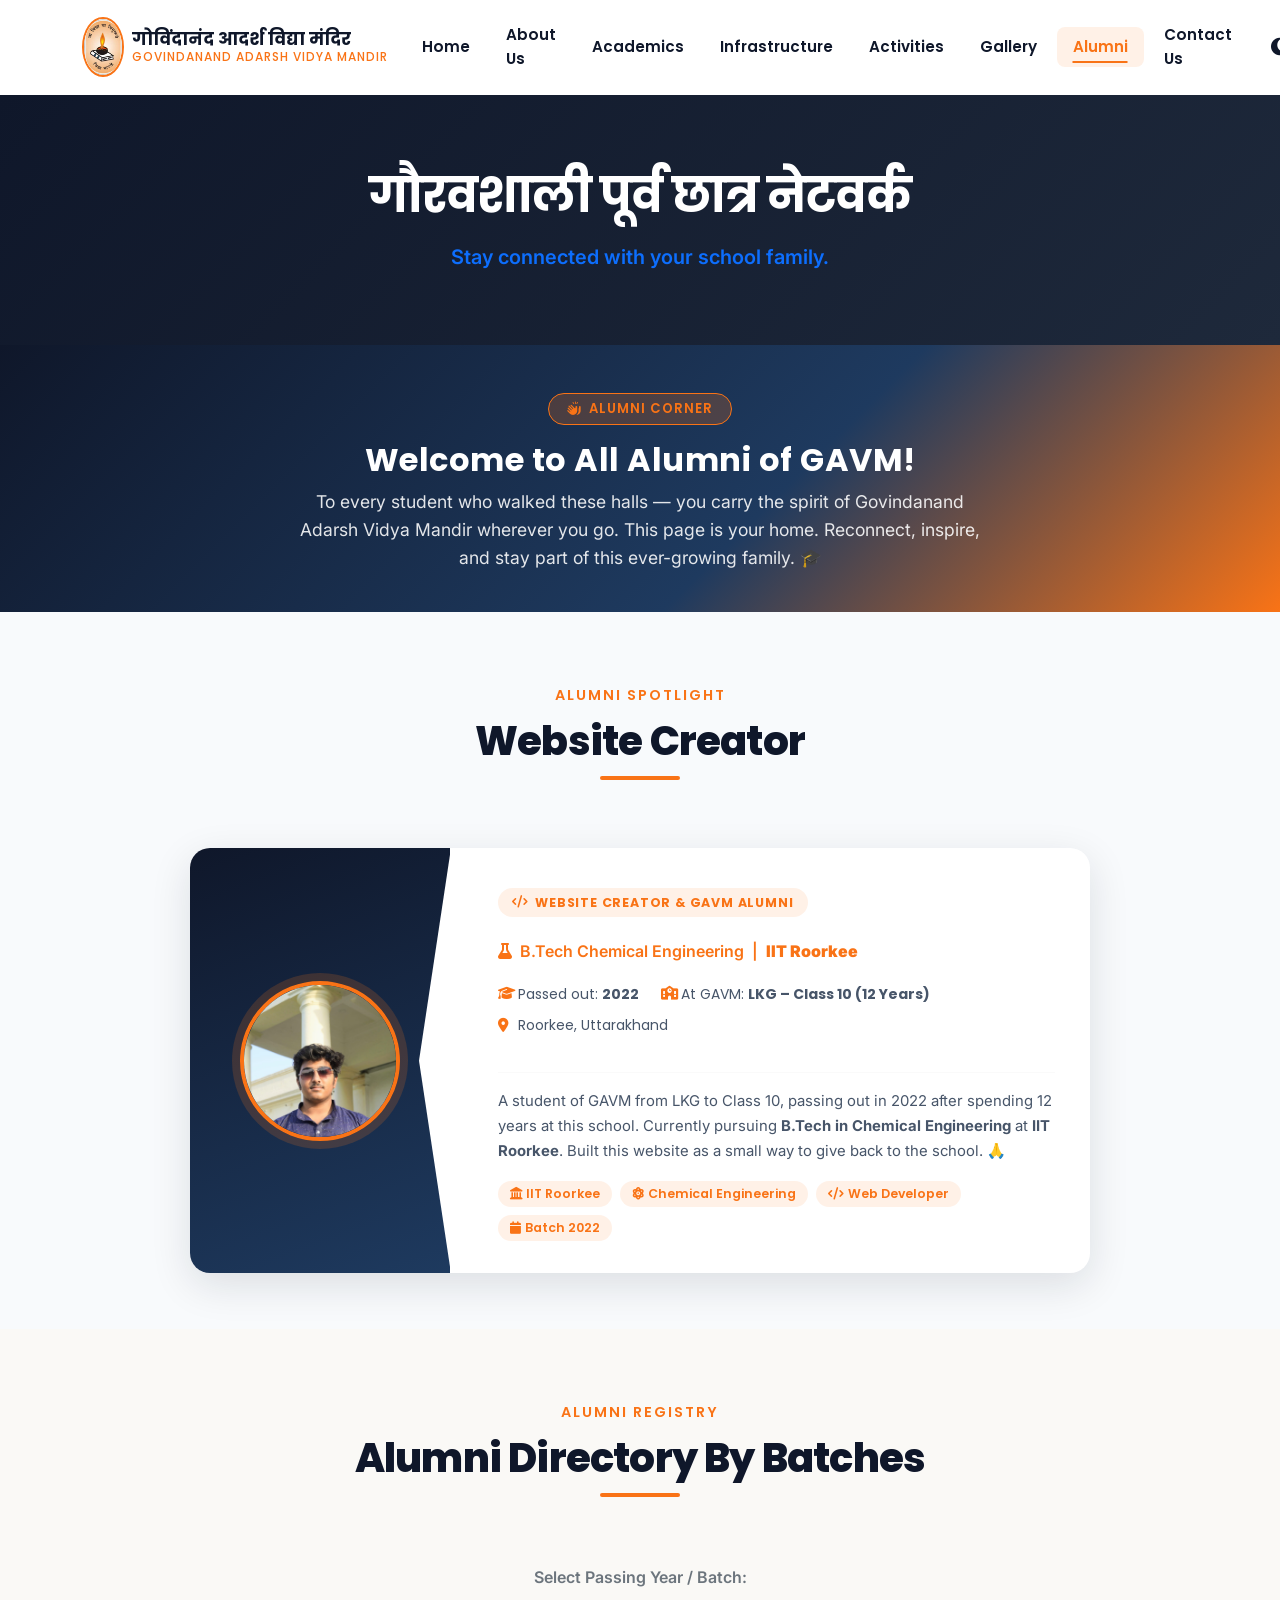
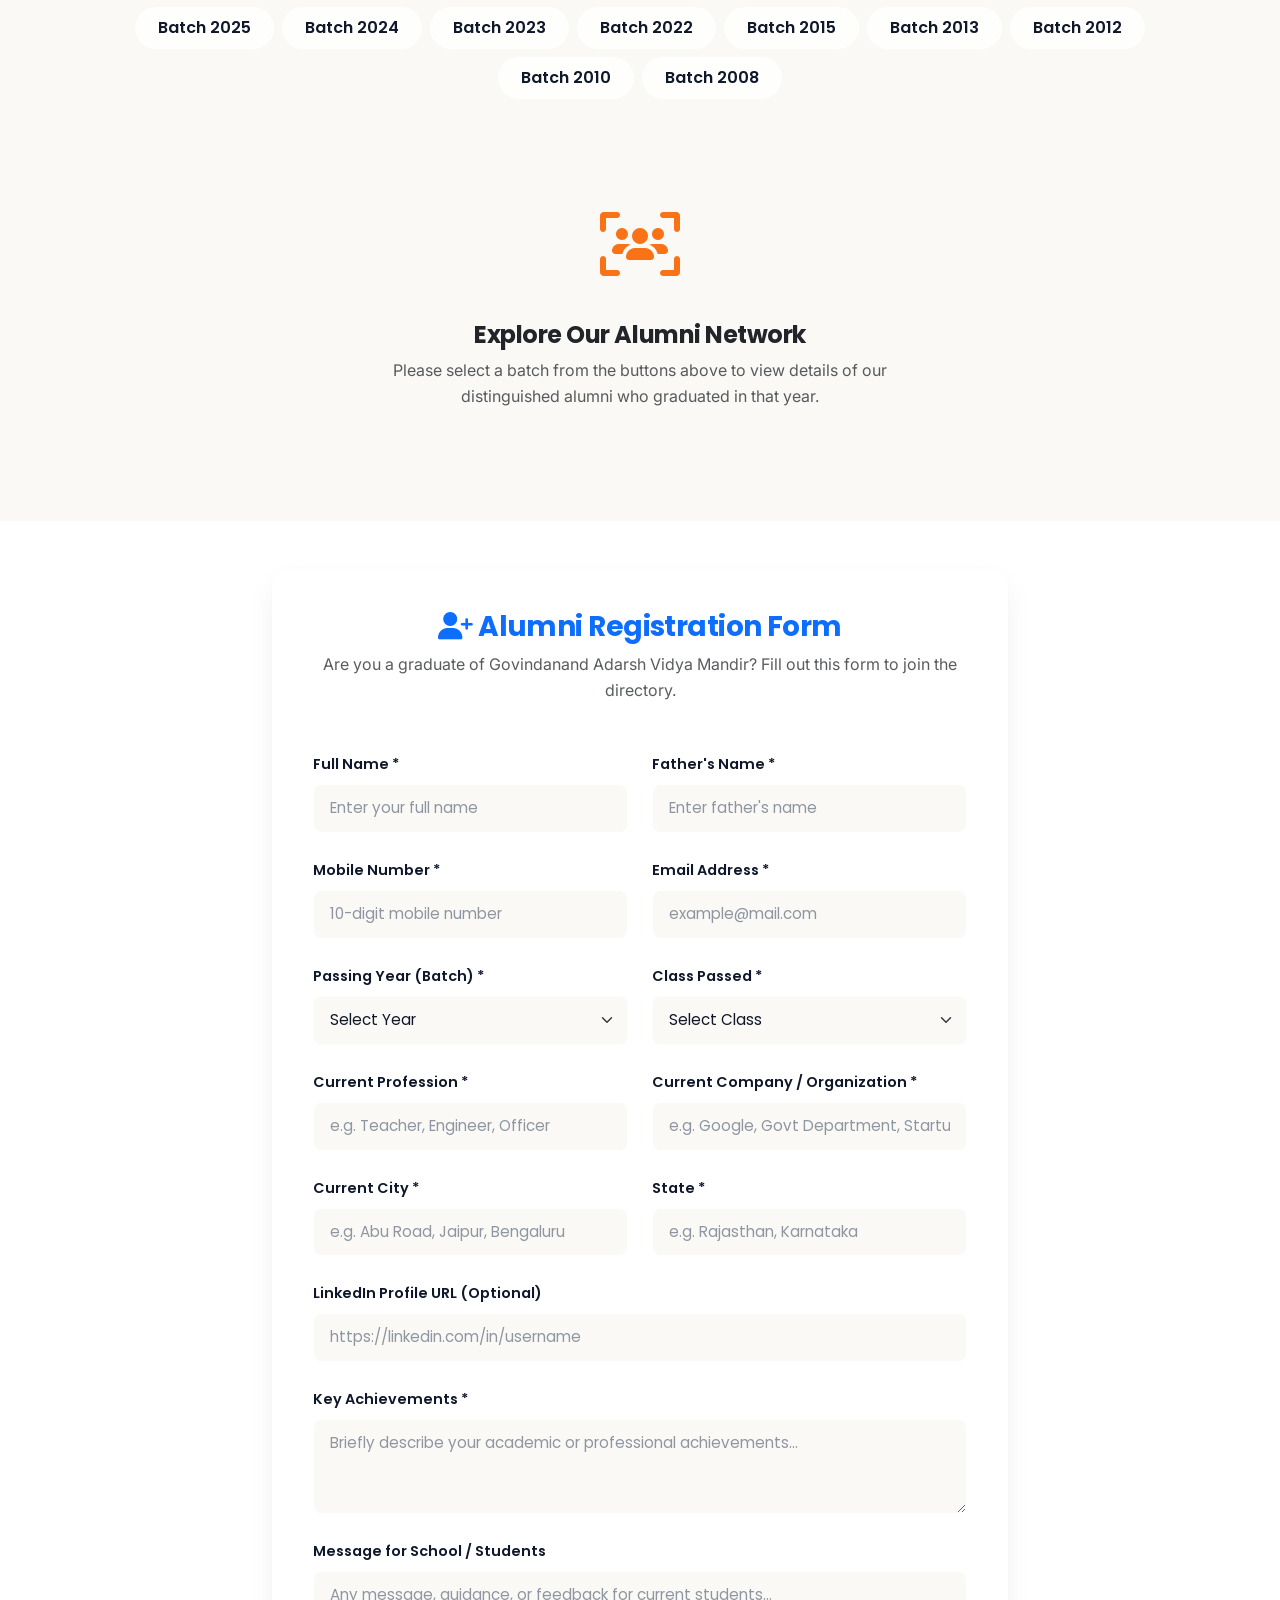
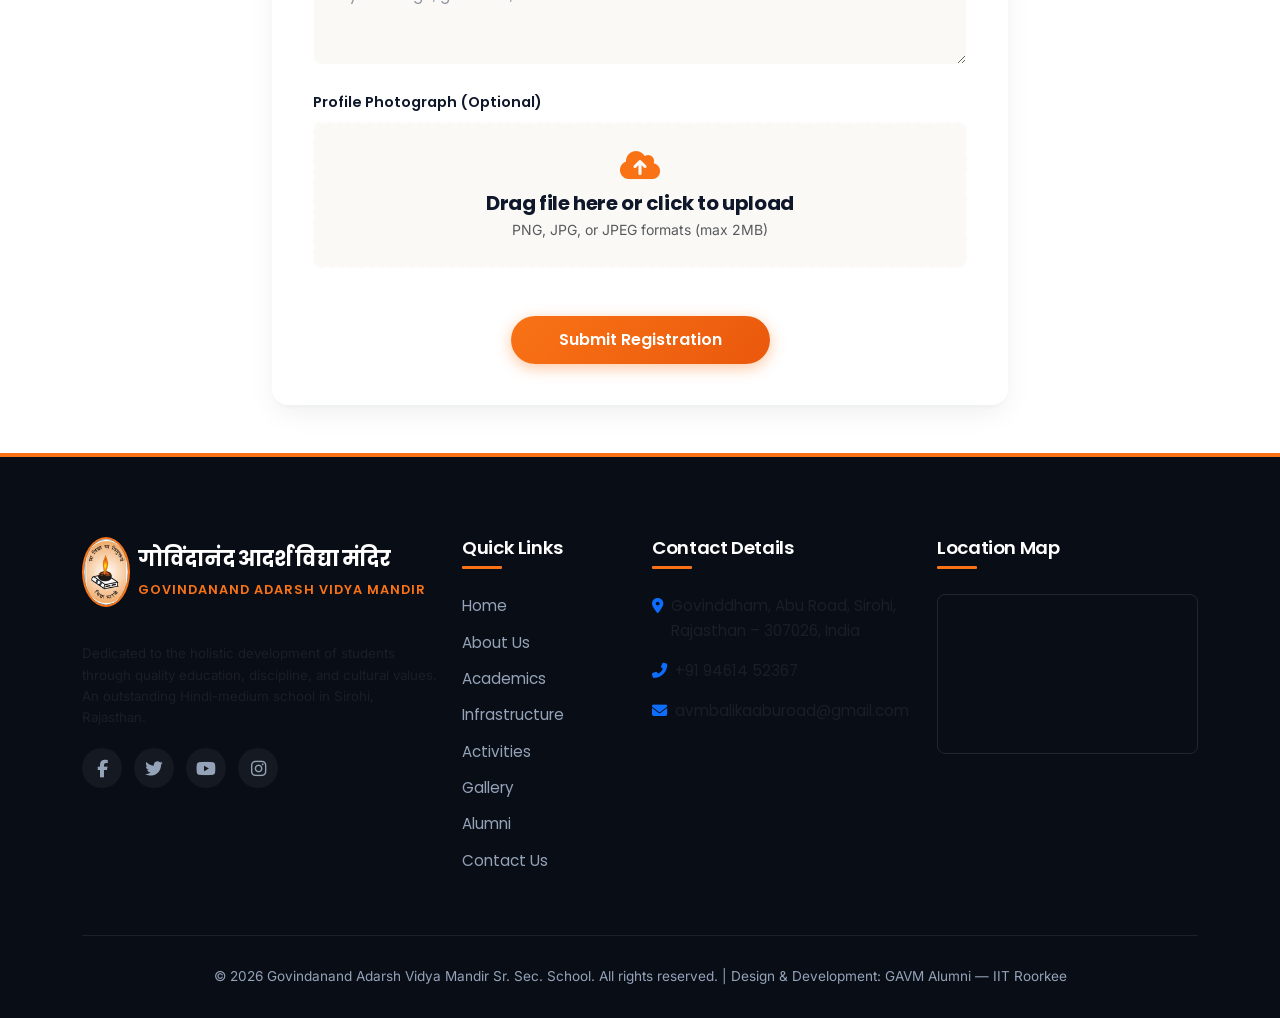
==== alumni.html @ f3a2c85c "Add files via upload" ====
<!DOCTYPE html>
<html lang="en" data-theme="light">
<head>
  <meta charset="UTF-8">
  <meta name="viewport" content="width=device-width, initial-scale=1.0">
  <meta name="description" content="Connect with the distinguished alumni network of Govindanand Adarsh Vidya Mandir, Abu Road.">
  <title>Govindanand Adarsh Vidya Mandir | Alumni Portal</title>
  
  <!-- CSS Library CDN Links -->
  <link href="https://cdn.jsdelivr.net/npm/bootstrap@5.3.2/dist/css/bootstrap.min.css" rel="stylesheet">
  <link href="https://cdnjs.cloudflare.com/ajax/libs/font-awesome/6.4.2/css/all.min.css" rel="stylesheet">
  <link href="https://unpkg.com/aos@2.3.1/dist/aos.css" rel="stylesheet">
  
  <!-- Custom Styles -->
  <link href="style.css" rel="stylesheet">

  <style>
    /* ── Alumni Welcome Banner ── */
    .alumni-welcome-banner {
      background: linear-gradient(135deg, #0F172A 0%, #1E3A5F 60%, #F97316 100%);
      color: #fff;
      padding: 3rem 0 2.5rem;
      text-align: center;
    }
    .alumni-welcome-banner h2 {
      font-size: 2rem;
      font-weight: 700;
      letter-spacing: 0.5px;
      margin-bottom: 0.5rem;
    }
    .alumni-welcome-banner p {
      font-size: 1.1rem;
      opacity: 0.88;
      max-width: 680px;
      margin: 0 auto;
    }
    .alumni-welcome-banner .badge-welcome {
      display: inline-block;
      background: rgba(249,115,22,0.22);
      border: 1px solid #F97316;
      color: #F97316;
      border-radius: 50px;
      padding: 0.3rem 1.1rem;
      font-size: 0.82rem;
      font-weight: 600;
      letter-spacing: 1px;
      text-transform: uppercase;
      margin-bottom: 1rem;
    }

    /* ── Featured Spotlight Card ── */
    .spotlight-section {
      background: var(--bg-section, #f8fafc);
      padding: 4.5rem 0 3.5rem;
    }
    .spotlight-card {
      background: var(--bg-white, #fff);
      border-radius: 20px;
      overflow: hidden;
      box-shadow: 0 12px 40px rgba(15,23,42,0.12);
      display: flex;
      flex-direction: row;
      align-items: stretch;
      max-width: 900px;
      margin: 0 auto;
    }
    .spotlight-photo-col {
      flex: 0 0 260px;
      position: relative;
      background: linear-gradient(160deg, #0F172A 0%, #1E3A5F 100%);
      display: flex;
      align-items: center;
      justify-content: center;
      padding: 2.5rem 1.5rem;
    }
    .spotlight-photo-col::after {
      content: '';
      position: absolute;
      top: 0; right: -1px; bottom: 0;
      width: 32px;
      background: var(--bg-white, #fff);
      clip-path: polygon(100% 0, 100% 100%, 0 50%);
    }
    .spotlight-photo-wrapper {
      width: 160px;
      height: 160px;
      border-radius: 50%;
      border: 4px solid #F97316;
      overflow: hidden;
      box-shadow: 0 0 0 8px rgba(249,115,22,0.18);
      z-index: 1;
    }
    .spotlight-photo-wrapper img {
      width: 100%;
      height: 100%;
      object-fit: cover;
      object-position: top;
    }
    .spotlight-info-col {
      flex: 1;
      padding: 2.5rem 2.2rem 2rem 3rem;
      display: flex;
      flex-direction: column;
      justify-content: center;
    }
    .spotlight-badge {
      display: inline-flex;
      align-items: center;
      gap: 6px;
      background: rgba(249,115,22,0.1);
      color: #F97316;
      border-radius: 50px;
      padding: 0.28rem 0.9rem;
      font-size: 0.78rem;
      font-weight: 700;
      letter-spacing: 0.8px;
      text-transform: uppercase;
      margin-bottom: 0.9rem;
      width: fit-content;
    }
    .spotlight-name {
      font-size: 1.65rem;
      font-weight: 800;
      color: var(--secondary, #0F172A);
      margin-bottom: 0.2rem;
      line-height: 1.2;
    }
    [data-theme="dark"] .spotlight-name { color: #f1f5f9; }
    .spotlight-role {
      font-size: 1rem;
      font-weight: 600;
      color: #F97316;
      margin-bottom: 1.1rem;
    }
    .spotlight-meta {
      display: flex;
      flex-wrap: wrap;
      gap: 0.6rem 1.4rem;
      margin-bottom: 1.2rem;
    }
    .spotlight-meta-item {
      display: flex;
      align-items: center;
      gap: 6px;
      font-size: 0.87rem;
      color: var(--text-muted, #64748b);
    }
    .spotlight-meta-item i {
      color: #F97316;
      width: 14px;
    }
    .spotlight-divider {
      border: none;
      border-top: 1px solid rgba(0,0,0,0.08);
      margin: 1rem 0;
    }
    [data-theme="dark"] .spotlight-divider { border-color: rgba(255,255,255,0.08); }
    .spotlight-bio {
      font-size: 0.93rem;
      color: var(--text-muted, #475569);
      line-height: 1.7;
      margin-bottom: 0;
    }
    .spotlight-tags {
      display: flex;
      flex-wrap: wrap;
      gap: 0.5rem;
      margin-top: 1rem;
    }
    .spotlight-tag {
      background: rgba(249,115,22,0.1);
      color: #F97316;
      border-radius: 50px;
      padding: 0.2rem 0.75rem;
      font-size: 0.78rem;
      font-weight: 600;
    }

    /* Responsive */
    @media (max-width: 700px) {
      .spotlight-card {
        flex-direction: column;
      }
      .spotlight-photo-col {
        flex: 0 0 auto;
        padding: 2rem 1rem 2.5rem;
      }
      .spotlight-photo-col::after {
        top: auto; right: 0; bottom: -1px; left: 0;
        width: 100%; height: 28px;
        clip-path: polygon(0 0, 100% 0, 50% 100%);
      }
      .spotlight-info-col {
        padding: 2rem 1.4rem 1.8rem;
      }
      .spotlight-photo-wrapper {
        width: 130px;
        height: 130px;
      }
    }
  </style>
</head>
<body>

  <!-- Navigation Header -->
  <nav class="navbar navbar-expand-lg navbar-custom sticky-top">
    <div class="container">
      <a class="navbar-brand d-flex align-items-center gap-2" href="index.html">
        <img src="school logo.jpeg" alt="GAVM School Logo" class="navbar-brand-img">
        <div class="navbar-brand-text">
          गोविंदानंद आदर्श विद्या मंदिर
          <span>GOVINDANAND ADARSH VIDYA MANDIR</span>
        </div>
      </a>
      
      <button class="navbar-toggler" type="button" data-bs-toggle="collapse" data-bs-target="#mainNavbar" aria-controls="mainNavbar" aria-expanded="false" aria-label="Toggle navigation">
        <i class="fas fa-bars"></i>
      </button>
      
      <div class="collapse navbar-collapse" id="mainNavbar">
        <ul class="navbar-nav ms-auto mb-2 mb-lg-0 align-items-center">
          <li class="nav-item"><a class="nav-link nav-link-custom" href="index.html">Home</a></li>
          <li class="nav-item"><a class="nav-link nav-link-custom" href="about.html">About Us</a></li>
          <li class="nav-item"><a class="nav-link nav-link-custom" href="academics.html">Academics</a></li>
          <li class="nav-item"><a class="nav-link nav-link-custom" href="infrastructure.html">Infrastructure</a></li>
          <li class="nav-item"><a class="nav-link nav-link-custom" href="activities.html">Activities</a></li>
          <li class="nav-item"><a class="nav-link nav-link-custom" href="gallery.html">Gallery</a></li>
          <li class="nav-item"><a class="nav-link nav-link-custom active" href="alumni.html">Alumni</a></li>
          <li class="nav-item"><a class="nav-link nav-link-custom" href="contact.html">Contact Us</a></li>
          <li class="nav-item ms-lg-2">
            <button id="themeToggle" class="theme-toggle-btn" aria-label="Toggle Dark Mode">
              <i class="fas fa-moon"></i>
            </button>
          </li>
        </ul>
      </div>
    </div>
  </nav>

  <!-- Page Header -->
  <section class="py-5 text-white position-relative text-center" style="background: linear-gradient(135deg, var(--secondary) 0%, #1E293B 100%);">
    <div class="container py-4">
      <h1 class="display-5 fw-bold mb-3" data-aos="fade-down">गौरवशाली पूर्व छात्र नेटवर्क</h1>
      <p class="lead text-primary fw-semibold mb-0" data-aos="fade-up" data-aos-delay="200">Stay connected with your school family.</p>
    </div>
  </section>

  <!-- Welcome Banner -->
  <div class="alumni-welcome-banner" data-aos="fade-up">
    <div class="container">
      <div class="badge-welcome"><i class="fas fa-hands-clapping me-1"></i> Alumni Corner</div>
      <h2>Welcome to All Alumni of GAVM!</h2>
      <p>
        To every student who walked these halls — you carry the spirit of Govindanand Adarsh Vidya Mandir wherever you go.
        This page is your home. Reconnect, inspire, and stay part of this ever-growing family. 🎓
      </p>
    </div>
  </div>

  <!-- Featured Alumni Spotlight -->
  <section class="spotlight-section">
    <div class="container">
      <div class="section-header text-center" data-aos="fade-up">
        <span class="section-subtitle font-weight-bold">Alumni Spotlight</span>
        <h2 class="section-title">Website Creator</h2>
      </div>

      <div class="spotlight-card" data-aos="fade-up" data-aos-delay="100">
        <!-- Photo Column -->
        <div class="spotlight-photo-col">
          <div class="spotlight-photo-wrapper">
            <img src="website_maker.jpeg" alt="Website Creator - GAVM Alumni">
          </div>
        </div>

        <!-- Info Column -->
        <div class="spotlight-info-col">
          <div class="spotlight-badge"><i class="fas fa-code"></i> Website Creator &amp; GAVM Alumni</div>
          <p class="spotlight-role mt-2">
            <i class="fas fa-flask me-1"></i> B.Tech Chemical Engineering &nbsp;|&nbsp;
            <strong>IIT Roorkee</strong>
          </p>

          <div class="spotlight-meta">
            <div class="spotlight-meta-item">
              <i class="fas fa-graduation-cap"></i>
              <span>Passed out: <strong>2022</strong></span>
            </div>
            <div class="spotlight-meta-item">
              <i class="fas fa-school"></i>
              <span>At GAVM: <strong>LKG – Class 10 (12 Years)</strong></span>
            </div>
            <div class="spotlight-meta-item">
              <i class="fas fa-map-marker-alt"></i>
              <span>Roorkee, Uttarakhand</span>
            </div>
          </div>

          <hr class="spotlight-divider">

          <p class="spotlight-bio">
            A student of GAVM from LKG to Class 10, passing out in 2022 after spending 12 years at this school.
            Currently pursuing <strong>B.Tech in Chemical Engineering</strong> at <strong>IIT Roorkee</strong>.
            Built this website as a small way to give back to the school. 🙏
          </p>

          <div class="spotlight-tags">
            <span class="spotlight-tag"><i class="fas fa-landmark me-1"></i>IIT Roorkee</span>
            <span class="spotlight-tag"><i class="fas fa-atom me-1"></i>Chemical Engineering</span>
            <span class="spotlight-tag"><i class="fas fa-code me-1"></i>Web Developer</span>
            <span class="spotlight-tag"><i class="fas fa-calendar me-1"></i>Batch 2022</span>
          </div>
        </div>
      </div>
    </div>
  </section>

  <!-- Alumni Directory Section -->
  <section class="py-5 my-4">
    <div class="container">
      <div class="section-header" data-aos="fade-up">
        <span class="section-subtitle font-weight-bold">Alumni Registry</span>
        <h2 class="section-title">Alumni Directory By Batches</h2>
      </div>

      <!-- Batch Filter Selection -->
      <div class="text-center mb-5" data-aos="fade-up">
        <p class="fw-semibold text-secondary mb-3">Select Passing Year / Batch:</p>
        <div class="d-flex flex-wrap justify-content-center gap-2">
          <button class="btn filter-btn batch-select-btn" data-batch="2025">Batch 2025</button>
          <button class="btn filter-btn batch-select-btn" data-batch="2024">Batch 2024</button>
          <button class="btn filter-btn batch-select-btn" data-batch="2023">Batch 2023</button>
          <button class="btn filter-btn batch-select-btn" data-batch="2022">Batch 2022</button>
          <button class="btn filter-btn batch-select-btn" data-batch="2015">Batch 2015</button>
          <button class="btn filter-btn batch-select-btn" data-batch="2013">Batch 2013</button>
          <button class="btn filter-btn batch-select-btn" data-batch="2012">Batch 2012</button>
          <button class="btn filter-btn batch-select-btn" data-batch="2010">Batch 2010</button>
          <button class="btn filter-btn batch-select-btn" data-batch="2008">Batch 2008</button>
        </div>
      </div>

      <!-- Notice Panel (Shown by default) -->
      <div id="directorySelectionNotice" class="text-center py-5" data-aos="fade-up">
        <div class="mb-4" style="font-size: 4rem; color: var(--primary);">
          <i class="fas fa-users-viewfinder"></i>
        </div>
        <h4 class="text-dark">Explore Our Alumni Network</h4>
        <p class="text-muted mx-auto" style="max-width: 500px;">
          Please select a batch from the buttons above to view details of our distinguished alumni who graduated in that year.
        </p>
      </div>

      <!-- Alumni Cards Container (Rendered dynamically) -->
      <div id="alumniDirectoryCards" class="row g-4">
        <!-- JS inserts filtered alumni cards here -->
      </div>
    </div>
  </section>

  <!-- Alumni Registration Form Section -->
  <section class="py-5" style="background-color: var(--bg-white);">
    <div class="container">
      <div class="row justify-content-center">
        <div class="col-lg-10 col-xl-8">
          <div class="alumni-form-section" data-aos="fade-up">
            <h3 class="text-center mb-2 text-primary"><i class="fas fa-user-plus"></i> Alumni Registration Form</h3>
            <p class="text-center text-muted mb-5">Are you a graduate of Govindanand Adarsh Vidya Mandir? Fill out this form to join the directory.</p>
            
            <div id="alumniFormAlert"></div>

            <form id="alumniRegForm" class="row g-4" novalidate>
              <div class="col-md-6">
                <label for="fullName" class="form-label form-label-custom">Full Name *</label>
                <input type="text" class="form-control form-control-custom" id="fullName" placeholder="Enter your full name" required>
                <div class="invalid-feedback">Please enter your full name.</div>
              </div>

              <div class="col-md-6">
                <label for="fatherName" class="form-label form-label-custom">Father's Name *</label>
                <input type="text" class="form-control form-control-custom" id="fatherName" placeholder="Enter father's name" required>
                <div class="invalid-feedback">Please enter father's name.</div>
              </div>

              <div class="col-md-6">
                <label for="mobileNo" class="form-label form-label-custom">Mobile Number *</label>
                <input type="tel" class="form-control form-control-custom" id="mobileNo" placeholder="10-digit mobile number" required pattern="[6-9]\d{9}">
                <div class="invalid-feedback">Please enter a valid 10-digit mobile number.</div>
              </div>

              <div class="col-md-6">
                <label for="email" class="form-label form-label-custom">Email Address *</label>
                <input type="email" class="form-control form-control-custom" id="email" placeholder="example@mail.com" required>
                <div class="invalid-feedback">Please enter a valid email address.</div>
              </div>

              <div class="col-md-6">
                <label for="passingYear" class="form-label form-label-custom">Passing Year (Batch) *</label>
                <select class="form-select form-control-custom" id="passingYear" required>
                  <option value="" disabled selected>Select Year</option>
                  <option value="2025">2025</option>
                  <option value="2024">2024</option>
                  <option value="2023">2023</option>
                  <option value="2022">2022</option>
                  <option value="2015">2015</option>
                  <option value="2013">2013</option>
                  <option value="2012">2012</option>
                  <option value="2010">2010</option>
                  <option value="2008">2008</option>
                </select>
                <div class="invalid-feedback">Please select your graduation year.</div>
              </div>

              <div class="col-md-6">
                <label for="classPassed" class="form-label form-label-custom">Class Passed *</label>
                <select class="form-select form-control-custom" id="classPassed" required>
                  <option value="" disabled selected>Select Class</option>
                  <option value="12">Class 12 (Arts Stream)</option>
                  <option value="10">Class 10</option>
                </select>
                <div class="invalid-feedback">Please select the class completed.</div>
              </div>

              <div class="col-md-6">
                <label for="profession" class="form-label form-label-custom">Current Profession *</label>
                <input type="text" class="form-control form-control-custom" id="profession" placeholder="e.g. Teacher, Engineer, Officer" required>
                <div class="invalid-feedback">Please enter your current profession.</div>
              </div>

              <div class="col-md-6">
                <label for="company" class="form-label form-label-custom">Current Company / Organization *</label>
                <input type="text" class="form-control form-control-custom" id="company" placeholder="e.g. Google, Govt Department, Startup" required>
                <div class="invalid-feedback">Please enter your workplace details.</div>
              </div>

              <div class="col-md-6">
                <label for="city" class="form-label form-label-custom">Current City *</label>
                <input type="text" class="form-control form-control-custom" id="city" placeholder="e.g. Abu Road, Jaipur, Bengaluru" required>
                <div class="invalid-feedback">Please enter your current city.</div>
              </div>

              <div class="col-md-6">
                <label for="state" class="form-label form-label-custom">State *</label>
                <input type="text" class="form-control form-control-custom" id="state" placeholder="e.g. Rajasthan, Karnataka" required>
                <div class="invalid-feedback">Please enter your state.</div>
              </div>

              <div class="col-md-12">
                <label for="linkedin" class="form-label form-label-custom">LinkedIn Profile URL (Optional)</label>
                <input type="url" class="form-control form-control-custom" id="linkedin" placeholder="https://linkedin.com/in/username">
              </div>

              <div class="col-md-12">
                <label for="achievements" class="form-label form-label-custom">Key Achievements *</label>
                <textarea class="form-control form-control-custom" id="achievements" rows="3" placeholder="Briefly describe your academic or professional achievements..." required></textarea>
                <div class="invalid-feedback">Please share your key achievements.</div>
              </div>

              <div class="col-md-12">
                <label for="message" class="form-label form-label-custom">Message for School / Students</label>
                <textarea class="form-control form-control-custom" id="message" rows="3" placeholder="Any message, guidance, or feedback for current students..."></textarea>
              </div>

              <div class="col-md-12">
                <label class="form-label form-label-custom">Profile Photograph (Optional)</label>
                <div class="form-upload-box" id="uploadBox">
                  <input type="file" id="alumniPhoto" accept="image/*">
                  <i class="fas fa-cloud-upload-alt form-upload-icon"></i>
                  <h5 class="mb-1">Drag file here or click to upload</h5>
                  <p class="text-muted small mb-0">PNG, JPG, or JPEG formats (max 2MB)</p>
                </div>
              </div>

              <div class="col-md-12 text-center mt-5">
                <button type="submit" class="btn btn-primary-custom px-5">Submit Registration</button>
              </div>
            </form>
          </div>
        </div>
      </div>
    </div>
  </section>

  <!-- Footer Section -->
  <footer class="footer-custom">
    <div class="container">
      <div class="row g-4">
        <div class="col-lg-4 col-md-6" data-aos="fade-up" data-aos-delay="100">
          <div class="d-flex align-items-center gap-2 mb-3">
            <img src="school logo.jpeg" alt="GAVM Logo" class="footer-logo">
            <div>
              <h5 class="footer-brand-title">गोविंदानंद आदर्श विद्या मंदिर</h5>
              <span class="footer-brand-sub">Govindanand Adarsh Vidya Mandir</span>
            </div>
          </div>
          <p class="small text-muted mb-3">Dedicated to the holistic development of students through quality education, discipline, and cultural values. An outstanding Hindi-medium school in Sirohi, Rajasthan.</p>
          <div class="social-icons">
            <a href="#" class="social-icon-btn"><i class="fab fa-facebook-f"></i></a>
            <a href="#" class="social-icon-btn"><i class="fab fa-twitter"></i></a>
            <a href="#" class="social-icon-btn"><i class="fab fa-youtube"></i></a>
            <a href="#" class="social-icon-btn"><i class="fab fa-instagram"></i></a>
          </div>
        </div>
        
        <div class="col-lg-2 col-md-6" data-aos="fade-up" data-aos-delay="200">
          <h5 class="footer-heading">Quick Links</h5>
          <ul class="footer-links">
            <li><a href="index.html">Home</a></li>
            <li><a href="about.html">About Us</a></li>
            <li><a href="academics.html">Academics</a></li>
            <li><a href="infrastructure.html">Infrastructure</a></li>
            <li><a href="activities.html">Activities</a></li>
            <li><a href="gallery.html">Gallery</a></li>
            <li><a href="alumni.html">Alumni</a></li>
            <li><a href="contact.html">Contact Us</a></li>
          </ul>
        </div>
        
        <div class="col-lg-3 col-md-6" data-aos="fade-up" data-aos-delay="300">
          <h5 class="footer-heading">Contact Details</h5>
          <ul class="footer-links text-muted" style="padding-left: 0;">
            <li class="mb-3 d-flex gap-2">
              <i class="fas fa-map-marker-alt text-primary mt-1"></i>
              <span>Govinddham, Abu Road, Sirohi, Rajasthan – 307026, India</span>
            </li>
            <li class="mb-3 d-flex gap-2">
              <i class="fas fa-phone-alt text-primary mt-1"></i>
              <span>+91 94614 52367</span>
            </li>
            <li class="mb-3 d-flex gap-2">
              <i class="fas fa-envelope text-primary mt-1"></i>
              <span>avmbalikaaburoad@gmail.com</span>
            </li>
          </ul>
        </div>
        
        <div class="col-lg-3 col-md-6" data-aos="fade-up" data-aos-delay="400">
          <h5 class="footer-heading">Location Map</h5>
          <div style="border-radius: 8px; overflow: hidden; border: 1px solid rgba(255, 255, 255, 0.1); height: 160px;">
            <iframe 
              src="https://www.google.com/maps/embed?pb=!1m18!1m12!1m3!1d115982.72147743513!2d72.64506509618178!3d24.47568585971515!2m3!1f0!2f0!3f0!3m2!1i1024!2i768!4f13.1!3m3!1m2!1s0x395d7a3cff532aef%3A0xe54ad844280cf200!2sAbu%20Road%2C%20Rajasthan%20307026!5e0!3m2!1sen!2sin!4v1718872500000!5m2!1sen!2sin" 
              width="100%" 
              height="100%" 
              style="border:0;" 
              allowfullscreen="" 
              loading="lazy">
            </iframe>
          </div>
        </div>
      </div>
      
      <div class="footer-bottom">
        <p class="mb-0">&copy; 2026 Govindanand Adarsh Vidya Mandir Sr. Sec. School. All rights reserved. | Design &amp; Development: GAVM Alumni — IIT Roorkee</p>
      </div>
    </div>
  </footer>

  <!-- Lightbox Modal -->
  <div id="lightboxModal" class="lightbox-modal">
    <div class="lightbox-content">
      <span id="lightboxClose" class="lightbox-close">&times;</span>
      <img id="lightboxImg" class="lightbox-img" src="" alt="">
      <div id="lightboxCaption" class="lightbox-caption"></div>
    </div>
  </div>

  <script src="https://cdn.jsdelivr.net/npm/bootstrap@5.3.2/dist/js/bootstrap.bundle.min.js"></script>
  <script src="https://unpkg.com/aos@2.3.1/dist/aos.js"></script>
  <script src="script.js"></script>
</body>
</html>
---- style.css ----
/* 
   Govindanand Adarsh Vidya Mandir School Website
   Premium Theme & Stylesheet
*/

@import url('https://fonts.googleapis.com/css2?family=Inter:wght@300;400;500;600;700&family=Noto+Sans+Devanagari:wght@400;500;600;700;800&family=Poppins:wght@300;400;500;600;700;800&display=swap');

/* Color Variables & Styling Tokens */
:root {
  --primary: #F97316; /* Saffron Orange */
  --primary-hover: #EA580C;
  --primary-light: rgba(249, 115, 22, 0.1);
  --secondary: #0F172A; /* Deep Navy Blue */
  --secondary-rgb: 15, 23, 42;
  --accent: #FBBF24; /* Golden Yellow */
  --bg-light: #FAF9F6; /* Light Cream */
  --bg-white: #FFFFFF;
  --text-dark: #0F172A;
  --text-light: #F8FAFC;
  --text-muted: #475569;
  --card-bg: rgba(255, 255, 255, 0.75);
  --card-border: rgba(255, 255, 255, 0.5);
  --shadow: 0 10px 30px -5px rgba(15, 23, 42, 0.08), 0 4px 6px -2px rgba(15, 23, 42, 0.04);
  --navbar-bg: rgba(255, 255, 255, 0.95);
  --navbar-text: #0F172A;
  --transition: all 0.35s cubic-bezier(0.4, 0, 0.2, 1);
  --border-radius: 16px;
}

/* Dark Mode Variables */
[data-theme="dark"] {
  --bg-light: #0B0F19;
  --bg-white: #111827;
  --secondary: #FAF9F6;
  --secondary-rgb: 250, 249, 246;
  --text-dark: #FAF9F6;
  --text-muted: #94A3B8;
  --card-bg: rgba(17, 24, 39, 0.75);
  --card-border: rgba(255, 255, 255, 0.06);
  --shadow: 0 10px 30px -5px rgba(0, 0, 0, 0.4), 0 4px 6px -2px rgba(0, 0, 0, 0.3);
  --navbar-bg: rgba(17, 24, 39, 0.95);
  --navbar-text: #FAF9F6;
  --primary-light: rgba(249, 115, 22, 0.15);
}

/* Global Reset */
* {
  margin: 0;
  padding: 0;
  box-sizing: border-box;
}

body {
  font-family: 'Poppins', 'Inter', 'Noto Sans Devanagari', sans-serif;
  background-color: var(--bg-light);
  color: var(--text-dark);
  line-height: 1.6;
  transition: background-color 0.3s ease, color 0.3s ease;
  overflow-x: hidden;
}

/* Custom Scrollbar */
::-webkit-scrollbar {
  width: 10px;
}
::-webkit-scrollbar-track {
  background: var(--bg-light);
}
::-webkit-scrollbar-thumb {
  background: var(--primary);
  border-radius: 5px;
}
::-webkit-scrollbar-thumb:hover {
  background: var(--primary-hover);
}

/* Typography and Headings */
h1, h2, h3, h4, h5, h6, .brand-title {
  font-family: 'Poppins', 'Noto Sans Devanagari', sans-serif;
  font-weight: 700;
  letter-spacing: -0.02em;
}

p {
  font-family: 'Inter', 'Noto Sans Devanagari', sans-serif;
}

/* Hindi-specific Stylings */
.lang-hi {
  font-family: 'Noto Sans Devanagari', sans-serif;
  font-weight: 600;
}

/* Sticky Glassmorphic Navbar */
.navbar-custom {
  background-color: var(--navbar-bg);
  backdrop-filter: blur(12px);
  -webkit-backdrop-filter: blur(12px);
  transition: var(--transition);
  border-bottom: 1px solid var(--card-border);
  padding: 12px 0;
  z-index: 1050;
}

.navbar-custom.scrolled {
  padding: 8px 0;
  box-shadow: var(--shadow);
}

.navbar-brand-img {
  height: 60px;
  width: auto;
  border-radius: 50%;
  border: 2px solid var(--primary);
  transition: var(--transition);
}

.navbar-custom.scrolled .navbar-brand-img {
  height: 50px;
}

.navbar-brand-text {
  font-size: 1.1rem;
  line-height: 1.2;
  color: var(--text-dark);
  font-weight: 700;
}

.navbar-brand-text span {
  font-size: 0.75rem;
  color: var(--primary);
  display: block;
  font-weight: 500;
  letter-spacing: 1px;
}

.nav-link-custom {
  color: var(--navbar-text) !important;
  font-weight: 600;
  font-size: 0.95rem;
  padding: 8px 16px !important;
  margin: 0 2px;
  border-radius: 8px;
  transition: var(--transition);
  position: relative;
}

.nav-link-custom::after {
  content: '';
  position: absolute;
  bottom: 4px;
  left: 50%;
  width: 0;
  height: 2px;
  background-color: var(--primary);
  transition: var(--transition);
  transform: translateX(-50%);
}

.nav-link-custom:hover::after,
.nav-link-custom.active::after {
  width: calc(100% - 32px);
}

.nav-link-custom:hover,
.nav-link-custom.active {
  color: var(--primary) !important;
  background-color: var(--primary-light);
}

.navbar-toggler {
  border-color: var(--card-border);
  color: var(--text-dark);
}

.navbar-toggler:focus {
  box-shadow: 0 0 0 3px var(--primary-light);
}

/* Dark Mode Toggle Switch */
.theme-toggle-btn {
  background: none;
  border: none;
  color: var(--text-dark);
  font-size: 1.25rem;
  padding: 8px;
  border-radius: 50%;
  cursor: pointer;
  width: 42px;
  height: 42px;
  display: flex;
  align-items: center;
  justify-content: center;
  transition: var(--transition);
  border: 1px solid var(--card-border);
  background-color: var(--card-bg);
}

.theme-toggle-btn:hover {
  background-color: var(--primary-light);
  color: var(--primary);
  transform: rotate(15deg);
}

/* Buttons */
.btn-primary-custom {
  background: linear-gradient(135deg, var(--primary) 0%, var(--primary-hover) 100%);
  color: #FFFFFF !important;
  border: none;
  font-weight: 600;
  padding: 12px 28px;
  border-radius: 30px;
  box-shadow: 0 4px 15px rgba(249, 115, 22, 0.4);
  transition: var(--transition);
  text-decoration: none;
  display: inline-block;
  text-align: center;
}

.btn-primary-custom:hover {
  transform: translateY(-2px);
  box-shadow: 0 6px 20px rgba(249, 115, 22, 0.6);
}

.btn-secondary-custom {
  background: transparent;
  color: var(--text-dark) !important;
  border: 2px solid var(--text-dark);
  font-weight: 600;
  padding: 10px 26px;
  border-radius: 30px;
  transition: var(--transition);
  text-decoration: none;
  display: inline-block;
  text-align: center;
}

.btn-secondary-custom:hover {
  background-color: var(--text-dark);
  color: var(--bg-white) !important;
  transform: translateY(-2px);
}

/* Hero Section Carousel */
.hero-carousel {
  height: 100vh;
  position: relative;
  overflow: hidden;
  background-color: #000;
}

.carousel-item-custom {
  height: 100vh;
  background-size: cover;
  background-position: center;
  position: relative;
}

.carousel-overlay {
  position: absolute;
  top: 0;
  left: 0;
  width: 100%;
  height: 100%;
  background: linear-gradient(to bottom, rgba(15, 23, 42, 0.35), rgba(15, 23, 42, 0.85));
}

.carousel-caption-custom {
  position: absolute;
  bottom: 0;
  left: 0;
  width: 100%;
  padding: 15% 10% 10% 10%;
  z-index: 10;
  color: #FFFFFF;
}

.hero-subtitle {
  color: var(--accent);
  letter-spacing: 4px;
  font-size: 1.25rem;
  font-weight: 600;
  text-transform: uppercase;
}

.hero-title {
  font-size: 3.5rem;
  font-weight: 800;
  line-height: 1.2;
  margin-top: 15px;
  margin-bottom: 20px;
}

.hero-description {
  font-size: 1.15rem;
  max-width: 700px;
  margin-bottom: 30px;
  color: rgba(255, 255, 255, 0.9);
}

/* Section Header Styling */
.section-header {
  text-align: center;
  margin-bottom: 60px;
}

.section-subtitle {
  color: var(--primary);
  font-weight: 600;
  font-size: 0.9rem;
  text-transform: uppercase;
  letter-spacing: 2px;
  display: block;
  margin-bottom: 10px;
}

.section-title {
  font-size: 2.5rem;
  font-weight: 800;
  color: var(--text-dark);
  position: relative;
  display: inline-block;
  padding-bottom: 15px;
}

.section-title::after {
  content: '';
  position: absolute;
  bottom: 0;
  left: 50%;
  transform: translateX(-50%);
  width: 80px;
  height: 4px;
  background-color: var(--primary);
  border-radius: 2px;
}

/* Card Styling: Glassmorphism */
.glass-card {
  background: var(--card-bg);
  border: 1px solid var(--card-border);
  border-radius: var(--border-radius);
  padding: 30px;
  box-shadow: var(--shadow);
  transition: var(--transition);
  height: 100%;
  position: relative;
  overflow: hidden;
  z-index: 1;
}

.glass-card::before {
  content: '';
  position: absolute;
  top: 0;
  left: 0;
  width: 4px;
  height: 0;
  background: var(--primary);
  transition: var(--transition);
  z-index: 2;
}

.glass-card:hover {
  transform: translateY(-8px);
  box-shadow: 0 20px 40px rgba(0, 0, 0, 0.12);
}

.glass-card:hover::before {
  height: 100%;
}

.glass-card-icon {
  width: 60px;
  height: 60px;
  background-color: var(--primary-light);
  color: var(--primary);
  display: flex;
  align-items: center;
  justify-content: center;
  border-radius: 12px;
  font-size: 1.5rem;
  margin-bottom: 25px;
  transition: var(--transition);
}

.glass-card:hover .glass-card-icon {
  background-color: var(--primary);
  color: #FFFFFF;
}

/* Image Zoom & Hover Styling */
.image-zoom-container {
  overflow: hidden;
  border-radius: var(--border-radius);
  position: relative;
  box-shadow: var(--shadow);
  border: 1px solid var(--card-border);
}

.image-zoom {
  width: 100%;
  height: 100%;
  object-fit: cover;
  transition: transform 0.6s cubic-bezier(0.4, 0, 0.2, 1);
}

.image-zoom-container:hover .image-zoom {
  transform: scale(1.1);
}

.image-overlay-info {
  position: absolute;
  top: 0;
  left: 0;
  width: 100%;
  height: 100%;
  padding: 25px;
  background: linear-gradient(to top, rgba(15, 23, 42, 0.9) 0%, rgba(15, 23, 42, 0.1) 100%);
  color: #FFFFFF;
  opacity: 0;
  transition: var(--transition);
  display: flex;
  flex-direction: column;
  justify-content: flex-end;
}

.image-zoom-container:hover .image-overlay-info {
  opacity: 1;
}

/* Academics - Arts Stream Badge */
.arts-badge {
  background-color: var(--primary-light);
  color: var(--primary);
  font-weight: 700;
  padding: 6px 16px;
  border-radius: 20px;
  border: 1px solid var(--primary);
  display: inline-block;
  margin-bottom: 15px;
  font-size: 0.85rem;
  text-transform: uppercase;
}

/* Activities Grid & Infrastructure Cards */
.infra-card, .activity-card {
  border-radius: var(--border-radius);
  overflow: hidden;
  background: var(--card-bg);
  border: 1px solid var(--card-border);
  box-shadow: var(--shadow);
  transition: var(--transition);
  height: 100%;
}

.infra-card:hover, .activity-card:hover {
  transform: translateY(-6px);
  box-shadow: 0 15px 35px rgba(0, 0, 0, 0.1);
}

.infra-img-wrapper, .activity-img-wrapper {
  height: 240px;
  overflow: hidden;
  position: relative;
  cursor: pointer;
}

.infra-img-wrapper img, .activity-img-wrapper img {
  width: 100%;
  height: 100%;
  object-fit: cover;
  transition: transform 0.6s cubic-bezier(0.4, 0, 0.2, 1);
}

.infra-img-wrapper:hover img, .activity-img-wrapper:hover img {
  transform: scale(1.08);
}

.view-btn {
  position: absolute;
  top: 50%;
  left: 50%;
  transform: translate(-50%, -50%) scale(0.8);
  opacity: 0;
  background-color: rgba(249, 115, 22, 0.95);
  color: #FFFFFF;
  border: none;
  padding: 10px 20px;
  border-radius: 20px;
  font-weight: 600;
  font-size: 0.85rem;
  transition: var(--transition);
  box-shadow: 0 4px 10px rgba(0,0,0,0.3);
  pointer-events: none;
}

.infra-img-wrapper:hover .view-btn, .activity-img-wrapper:hover .view-btn {
  opacity: 1;
  transform: translate(-50%, -50%) scale(1);
}

.infra-content, .activity-content {
  padding: 25px;
}

/* Gallery Masonry & Filters */
.gallery-filters {
  display: flex;
  justify-content: center;
  flex-wrap: wrap;
  gap: 10px;
  margin-bottom: 40px;
}

.filter-btn {
  background-color: var(--card-bg);
  border: 1px solid var(--card-border);
  color: var(--text-dark);
  font-weight: 600;
  padding: 8px 22px;
  border-radius: 30px;
  transition: var(--transition);
}

.filter-btn.active, .filter-btn:hover {
  background-color: var(--primary);
  border-color: var(--primary);
  color: #FFFFFF;
  box-shadow: 0 4px 12px rgba(249, 115, 22, 0.3);
}

.gallery-grid {
  columns: 4 280px;
  column-gap: 20px;
  width: 100%;
}

.gallery-item {
  width: 100%;
  margin-bottom: 20px;
  break-inside: avoid;
  border-radius: var(--border-radius);
  overflow: hidden;
  box-shadow: var(--shadow);
  border: 1px solid var(--card-border);
  position: relative;
  cursor: pointer;
}

.gallery-item img {
  width: 100%;
  display: block;
  transition: transform 0.5s ease;
}

.gallery-item:hover img {
  transform: scale(1.06);
}

.gallery-item-overlay {
  position: absolute;
  top: 0;
  left: 0;
  width: 100%;
  height: 100%;
  background: rgba(15, 23, 42, 0.7);
  display: flex;
  flex-direction: column;
  justify-content: flex-end;
  padding: 20px;
  opacity: 0;
  transition: var(--transition);
}

.gallery-item:hover .gallery-item-overlay {
  opacity: 1;
}

.gallery-item-title {
  color: #FFFFFF;
  font-weight: 600;
  font-size: 1.1rem;
}

.gallery-item-category {
  color: var(--accent);
  font-size: 0.8rem;
  text-transform: uppercase;
  letter-spacing: 1px;
  margin-bottom: 5px;
}

/* Lightbox Modal */
.lightbox-modal {
  display: none;
  position: fixed;
  z-index: 2000;
  top: 0;
  left: 0;
  width: 100%;
  height: 100%;
  background-color: rgba(15, 23, 42, 0.95);
  backdrop-filter: blur(8px);
  justify-content: center;
  align-items: center;
  opacity: 0;
  transition: opacity 0.3s ease;
}

.lightbox-modal.show {
  display: flex;
  opacity: 1;
}

.lightbox-content {
  position: relative;
  max-width: 90%;
  max-height: 85%;
  display: flex;
  flex-direction: column;
  align-items: center;
}

.lightbox-img {
  max-width: 100%;
  max-height: 80vh;
  object-fit: contain;
  border-radius: 8px;
  box-shadow: 0 5px 25px rgba(0,0,0,0.5);
  border: 3px solid rgba(255,255,255,0.1);
  transform: scale(0.95);
  transition: transform 0.3s ease;
}

.lightbox-modal.show .lightbox-img {
  transform: scale(1);
}

.lightbox-caption {
  color: #FFFFFF;
  margin-top: 15px;
  font-size: 1.1rem;
  font-weight: 500;
  text-align: center;
}

.lightbox-close {
  position: absolute;
  top: -45px;
  right: 0;
  color: #FFFFFF;
  font-size: 2.5rem;
  cursor: pointer;
  transition: var(--transition);
}

.lightbox-close:hover {
  color: var(--primary);
  transform: scale(1.1);
}

/* Alumni Form & Portal */
.alumni-form-section {
  background: var(--card-bg);
  border: 1px solid var(--card-border);
  border-radius: var(--border-radius);
  box-shadow: var(--shadow);
  padding: 40px;
}

.form-label-custom {
  font-weight: 600;
  font-size: 0.9rem;
  color: var(--text-dark);
  margin-bottom: 8px;
}

.form-control-custom {
  background-color: var(--bg-light);
  border: 1px solid var(--card-border);
  color: var(--text-dark) !important;
  border-radius: 8px;
  padding: 12px 16px;
  font-size: 0.95rem;
  transition: var(--transition);
}

.form-control-custom:focus {
  background-color: var(--bg-white);
  border-color: var(--primary);
  box-shadow: 0 0 0 4px var(--primary-light);
  outline: none;
}

.form-control-custom::placeholder {
  color: var(--text-muted);
  opacity: 0.6;
}

.form-upload-box {
  border: 2px dashed var(--card-border);
  padding: 25px;
  text-align: center;
  border-radius: 8px;
  background-color: var(--bg-light);
  cursor: pointer;
  transition: var(--transition);
  position: relative;
}

.form-upload-box input[type="file"] {
  position: absolute;
  top: 0;
  left: 0;
  width: 100%;
  height: 100%;
  opacity: 0;
  cursor: pointer;
}

.form-upload-box:hover {
  border-color: var(--primary);
  background-color: var(--primary-light);
}

.form-upload-icon {
  font-size: 2rem;
  color: var(--primary);
  margin-bottom: 10px;
}

/* Alumni Success Stories Card */
.alumni-card {
  border-radius: var(--border-radius);
  overflow: hidden;
  background: var(--card-bg);
  border: 1px solid var(--card-border);
  box-shadow: var(--shadow);
  transition: var(--transition);
  text-align: center;
  padding: 35px 25px;
  height: 100%;
}

.alumni-card:hover {
  transform: translateY(-8px);
  box-shadow: 0 15px 35px rgba(0, 0, 0, 0.1);
}

.alumni-avatar {
  width: 90px;
  height: 90px;
  border-radius: 50%;
  object-fit: cover;
  margin: 0 auto 20px auto;
  border: 3px solid var(--primary);
  box-shadow: 0 4px 10px rgba(0, 0, 0, 0.1);
}

.alumni-name {
  font-size: 1.25rem;
  font-weight: 700;
  margin-bottom: 5px;
  color: var(--text-dark);
}

.alumni-title {
  font-size: 0.85rem;
  text-transform: uppercase;
  color: var(--primary);
  letter-spacing: 1px;
  font-weight: 600;
  margin-bottom: 15px;
}

.alumni-quote {
  font-size: 0.95rem;
  font-style: italic;
  color: var(--text-muted);
}

/* Contact Details & Map */
.contact-info-item {
  display: flex;
  margin-bottom: 25px;
  align-items: flex-start;
}

.contact-info-icon {
  width: 50px;
  height: 50px;
  background-color: var(--primary-light);
  color: var(--primary);
  display: flex;
  align-items: center;
  justify-content: center;
  border-radius: 12px;
  font-size: 1.25rem;
  margin-right: 20px;
  flex-shrink: 0;
}

.contact-info-title {
  font-size: 1rem;
  font-weight: 700;
  margin-bottom: 5px;
}

.contact-info-text {
  color: var(--text-muted);
  font-size: 0.95rem;
}

.map-container {
  border-radius: var(--border-radius);
  overflow: hidden;
  box-shadow: var(--shadow);
  border: 1px solid var(--card-border);
  height: 450px;
}

/* Footer Styling */
.footer-custom {
  background-color: #090D16;
  color: #94A3B8;
  padding: 80px 0 30px 0;
  border-top: 4px solid var(--primary);
  font-size: 0.95rem;
}

.footer-logo {
  height: 70px;
  width: auto;
  border-radius: 50%;
  border: 2px solid var(--primary);
  margin-bottom: 20px;
}

.footer-brand-title {
  color: #FFFFFF;
  font-size: 1.3rem;
  font-weight: 700;
  line-height: 1.3;
  margin-bottom: 8px;
}

.footer-brand-sub {
  color: var(--primary);
  font-weight: 600;
  font-size: 0.8rem;
  letter-spacing: 1px;
  text-transform: uppercase;
  margin-bottom: 20px;
  display: block;
}

.footer-heading {
  color: #FFFFFF;
  font-size: 1.15rem;
  font-weight: 600;
  margin-bottom: 25px;
  position: relative;
  padding-bottom: 10px;
}

.footer-heading::after {
  content: '';
  position: absolute;
  bottom: 0;
  left: 0;
  width: 40px;
  height: 3px;
  background-color: var(--primary);
  border-radius: 1px;
}

.footer-links {
  list-style: none;
  padding-left: 0;
  margin-bottom: 0;
}

.footer-links li {
  margin-bottom: 12px;
}

.footer-links a {
  color: #94A3B8;
  text-decoration: none;
  transition: var(--transition);
  display: inline-block;
}

.footer-links a:hover {
  color: var(--primary);
  transform: translateX(5px);
}

.social-icons {
  display: flex;
  gap: 12px;
  margin-top: 20px;
}

.social-icon-btn {
  width: 40px;
  height: 40px;
  border-radius: 50%;
  background-color: rgba(255, 255, 255, 0.05);
  color: #94A3B8;
  display: flex;
  align-items: center;
  justify-content: center;
  font-size: 1.1rem;
  transition: var(--transition);
  text-decoration: none !important;
}

.social-icon-btn:hover {
  background-color: var(--primary);
  color: #FFFFFF;
  transform: translateY(-3px);
}

.footer-bottom {
  border-top: 1px solid rgba(255, 255, 255, 0.08);
  margin-top: 50px;
  padding-top: 30px;
  text-align: center;
  font-size: 0.85rem;
}

/* Mobile Responsive Adjustments */
@media (max-width: 991.98px) {
  .navbar-brand-text {
    font-size: 0.95rem;
  }
  .navbar-brand-text span {
    font-size: 0.7rem;
  }
  .hero-title {
    font-size: 2.5rem;
  }
  .hero-carousel, .carousel-item-custom {
    height: 90vh;
  }
  .carousel-caption-custom {
    padding: 25% 5% 10% 5%;
  }
  .footer-custom {
    padding: 60px 0 30px 0;
  }
  .footer-heading {
    margin-top: 30px;
  }
}

@media (max-width: 767.98px) {
  .section-title {
    font-size: 2rem;
  }
  .hero-title {
    font-size: 2rem;
  }
  .hero-subtitle {
    font-size: 1rem;
    letter-spacing: 2px;
  }
  .hero-description {
    font-size: 1rem;
  }
  .gallery-grid {
    columns: 2 180px;
  }
  .alumni-form-section {
    padding: 25px;
  }
  .map-container {
    height: 300px;
  }
}
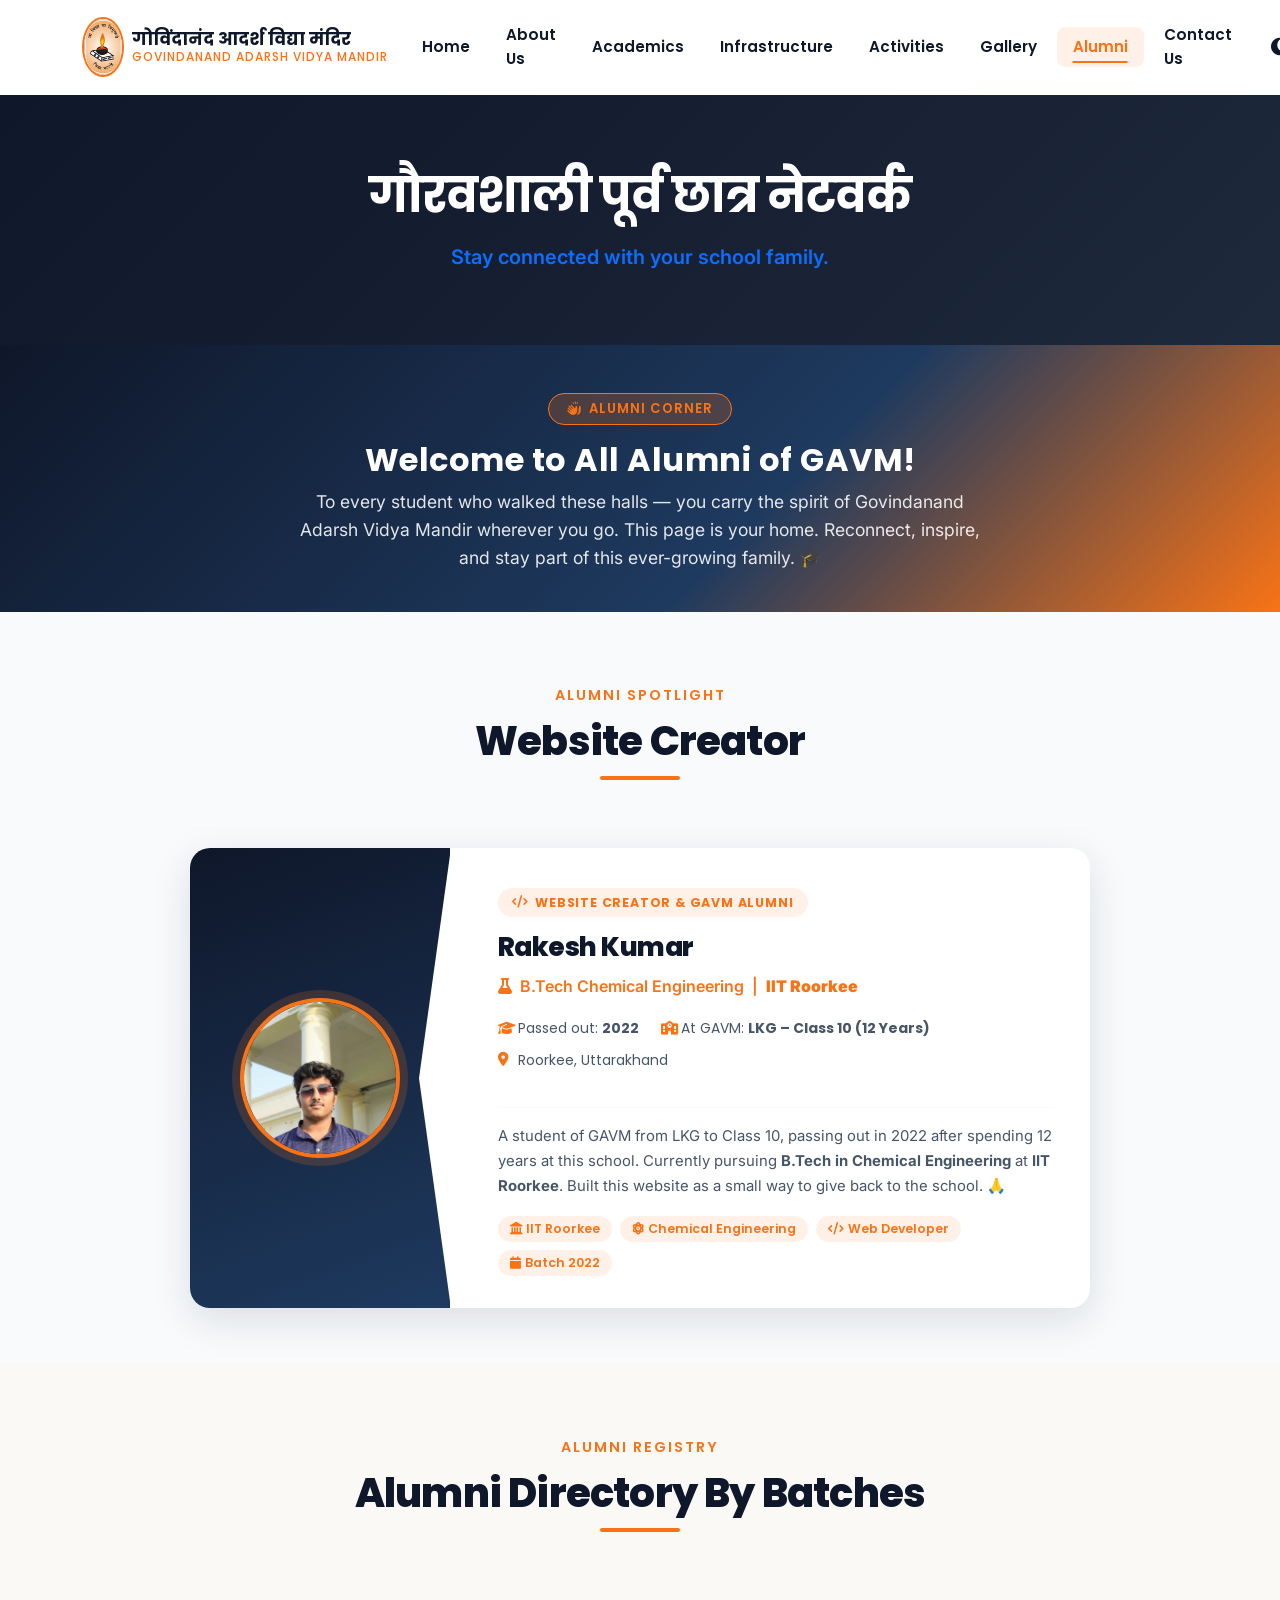
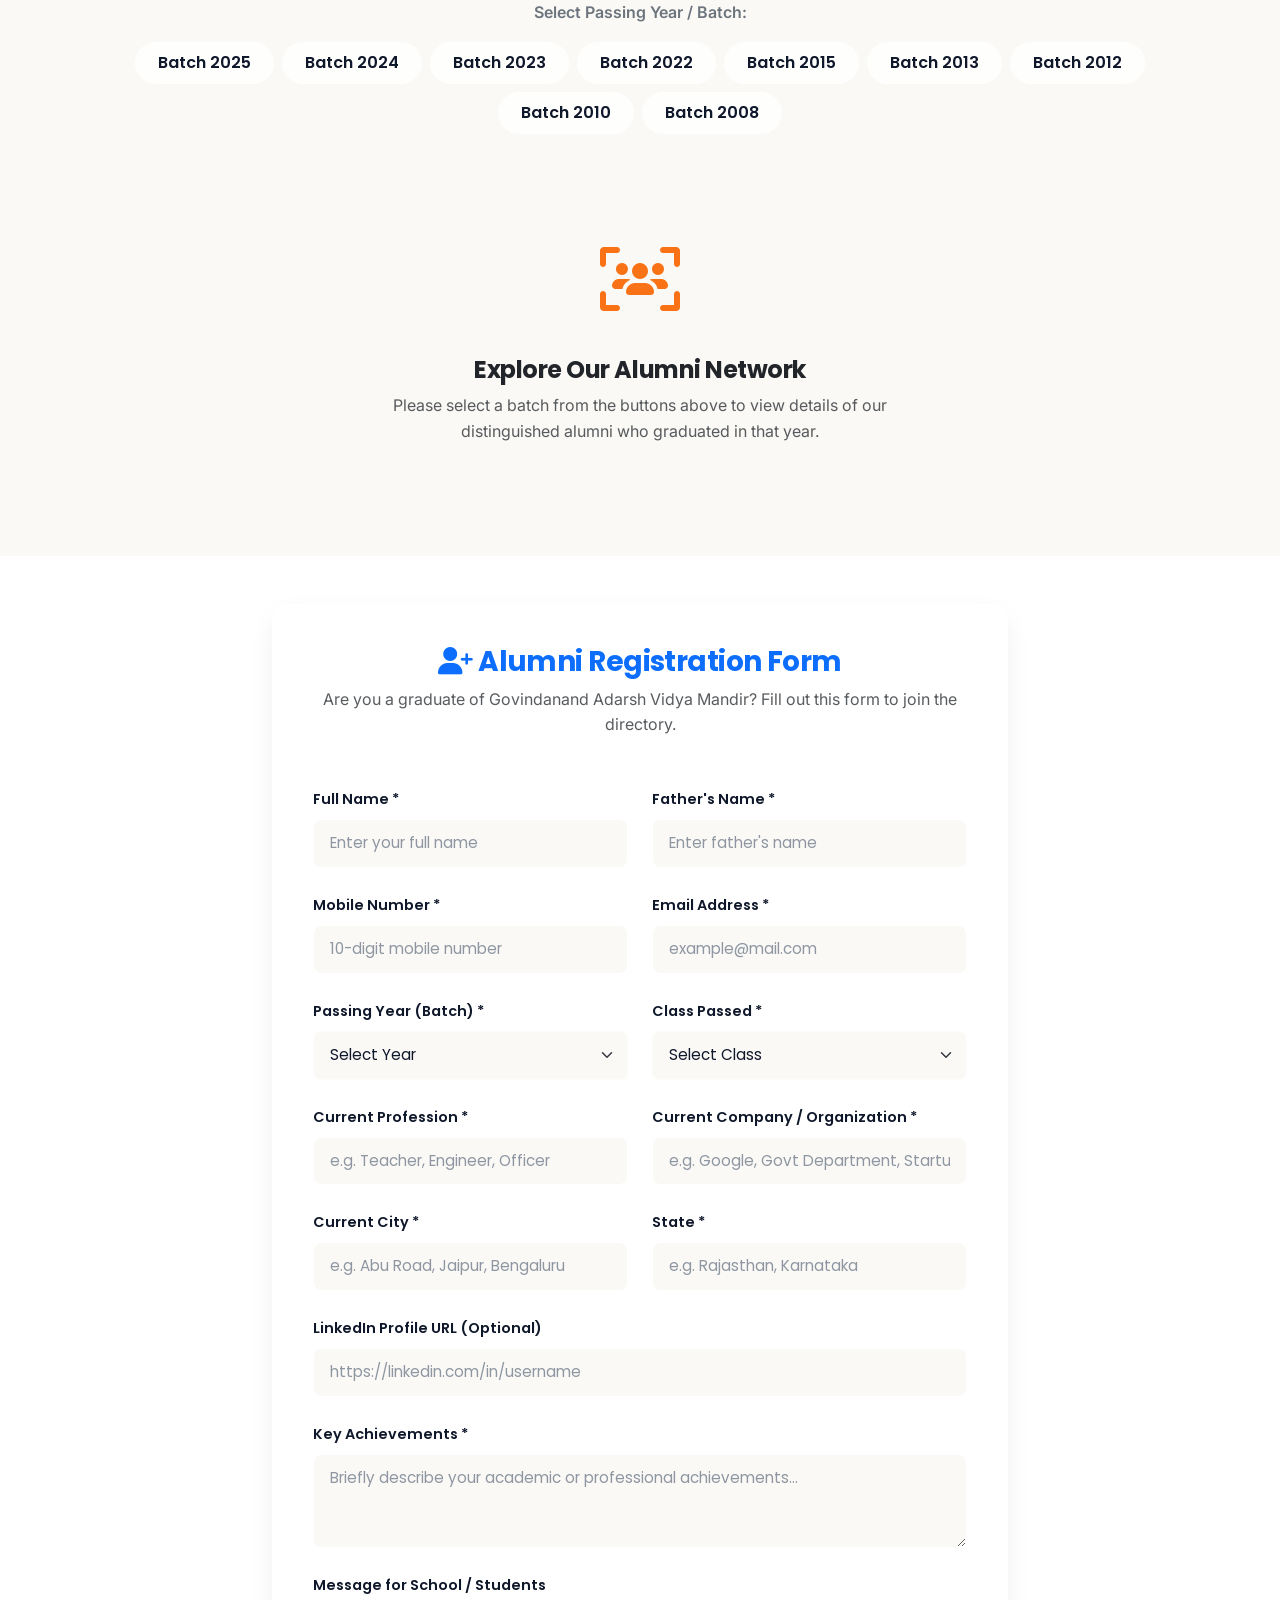
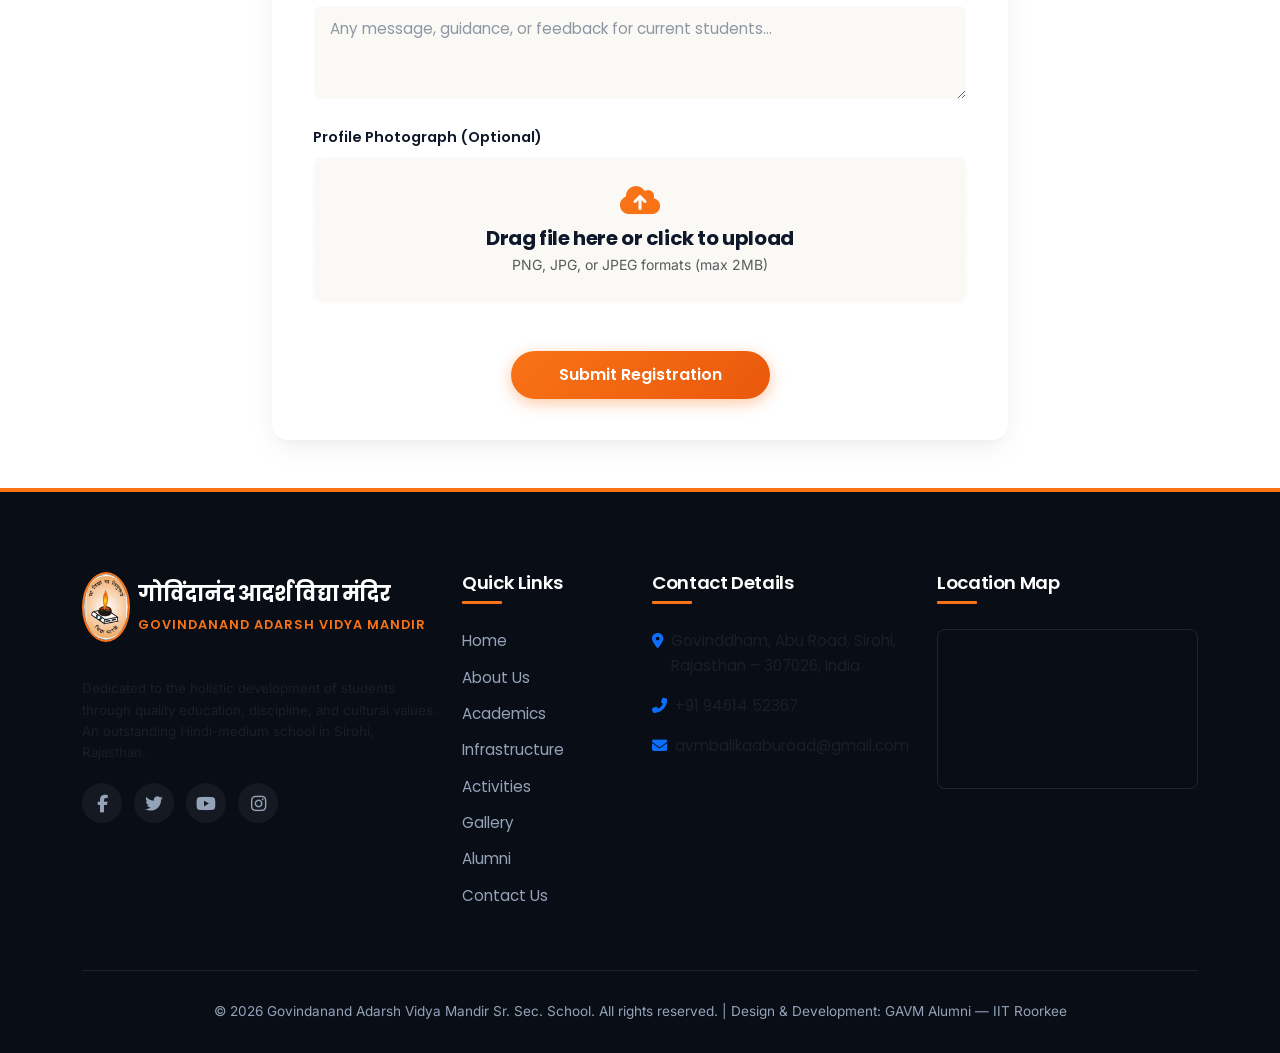
==== commit 4aa8525d: "Update alumni.html" ====
--- a/alumni.html
+++ b/alumni.html
@@ -276,6 +276,7 @@
         <!-- Info Column -->
         <div class="spotlight-info-col">
           <div class="spotlight-badge"><i class="fas fa-code"></i> Website Creator &amp; GAVM Alumni</div>
+          <h3 class="spotlight-name">Rakesh Kumar</h3>
           <p class="spotlight-role mt-2">
             <i class="fas fa-flask me-1"></i> B.Tech Chemical Engineering &nbsp;|&nbsp;
             <strong>IIT Roorkee</strong>
@@ -368,34 +369,37 @@
             
             <div id="alumniFormAlert"></div>
 
-            <form id="alumniRegForm" class="row g-4" novalidate>
+            <form id="alumniRegForm"
+              class="row g-4"
+              action="https://formspree.io/f/xdarnjpp"
+              method="POST">
               <div class="col-md-6">
                 <label for="fullName" class="form-label form-label-custom">Full Name *</label>
-                <input type="text" class="form-control form-control-custom" id="fullName" placeholder="Enter your full name" required>
+                <input type="text" class="form-control form-control-custom" id="fullName" name="fullName" placeholder="Enter your full name" required>
                 <div class="invalid-feedback">Please enter your full name.</div>
               </div>
 
               <div class="col-md-6">
                 <label for="fatherName" class="form-label form-label-custom">Father's Name *</label>
-                <input type="text" class="form-control form-control-custom" id="fatherName" placeholder="Enter father's name" required>
+                <input type="text" class="form-control form-control-custom" id="fatherName" name="fatherName" placeholder="Enter father's name" required>
                 <div class="invalid-feedback">Please enter father's name.</div>
               </div>
 
               <div class="col-md-6">
                 <label for="mobileNo" class="form-label form-label-custom">Mobile Number *</label>
-                <input type="tel" class="form-control form-control-custom" id="mobileNo" placeholder="10-digit mobile number" required pattern="[6-9]\d{9}">
+                <input type="tel" class="form-control form-control-custom" id="mobileNo" name="mobileNo" placeholder="10-digit mobile number" required>
                 <div class="invalid-feedback">Please enter a valid 10-digit mobile number.</div>
               </div>
 
               <div class="col-md-6">
                 <label for="email" class="form-label form-label-custom">Email Address *</label>
-                <input type="email" class="form-control form-control-custom" id="email" placeholder="example@mail.com" required>
+                <input type="email" class="form-control form-control-custom" id="email" name="email" placeholder="example@mail.com" required>
                 <div class="invalid-feedback">Please enter a valid email address.</div>
               </div>
 
               <div class="col-md-6">
                 <label for="passingYear" class="form-label form-label-custom">Passing Year (Batch) *</label>
-                <select class="form-select form-control-custom" id="passingYear" required>
+                <select class="form-select form-control-custom" id="passingYear" name="passingYear" required>
                   <option value="" disabled selected>Select Year</option>
                   <option value="2025">2025</option>
                   <option value="2024">2024</option>
@@ -412,7 +416,7 @@
 
               <div class="col-md-6">
                 <label for="classPassed" class="form-label form-label-custom">Class Passed *</label>
-                <select class="form-select form-control-custom" id="classPassed" required>
+                <select class="form-select form-control-custom" id="classPassed" name="classPassed" required>
                   <option value="" disabled selected>Select Class</option>
                   <option value="12">Class 12 (Arts Stream)</option>
                   <option value="10">Class 10</option>
